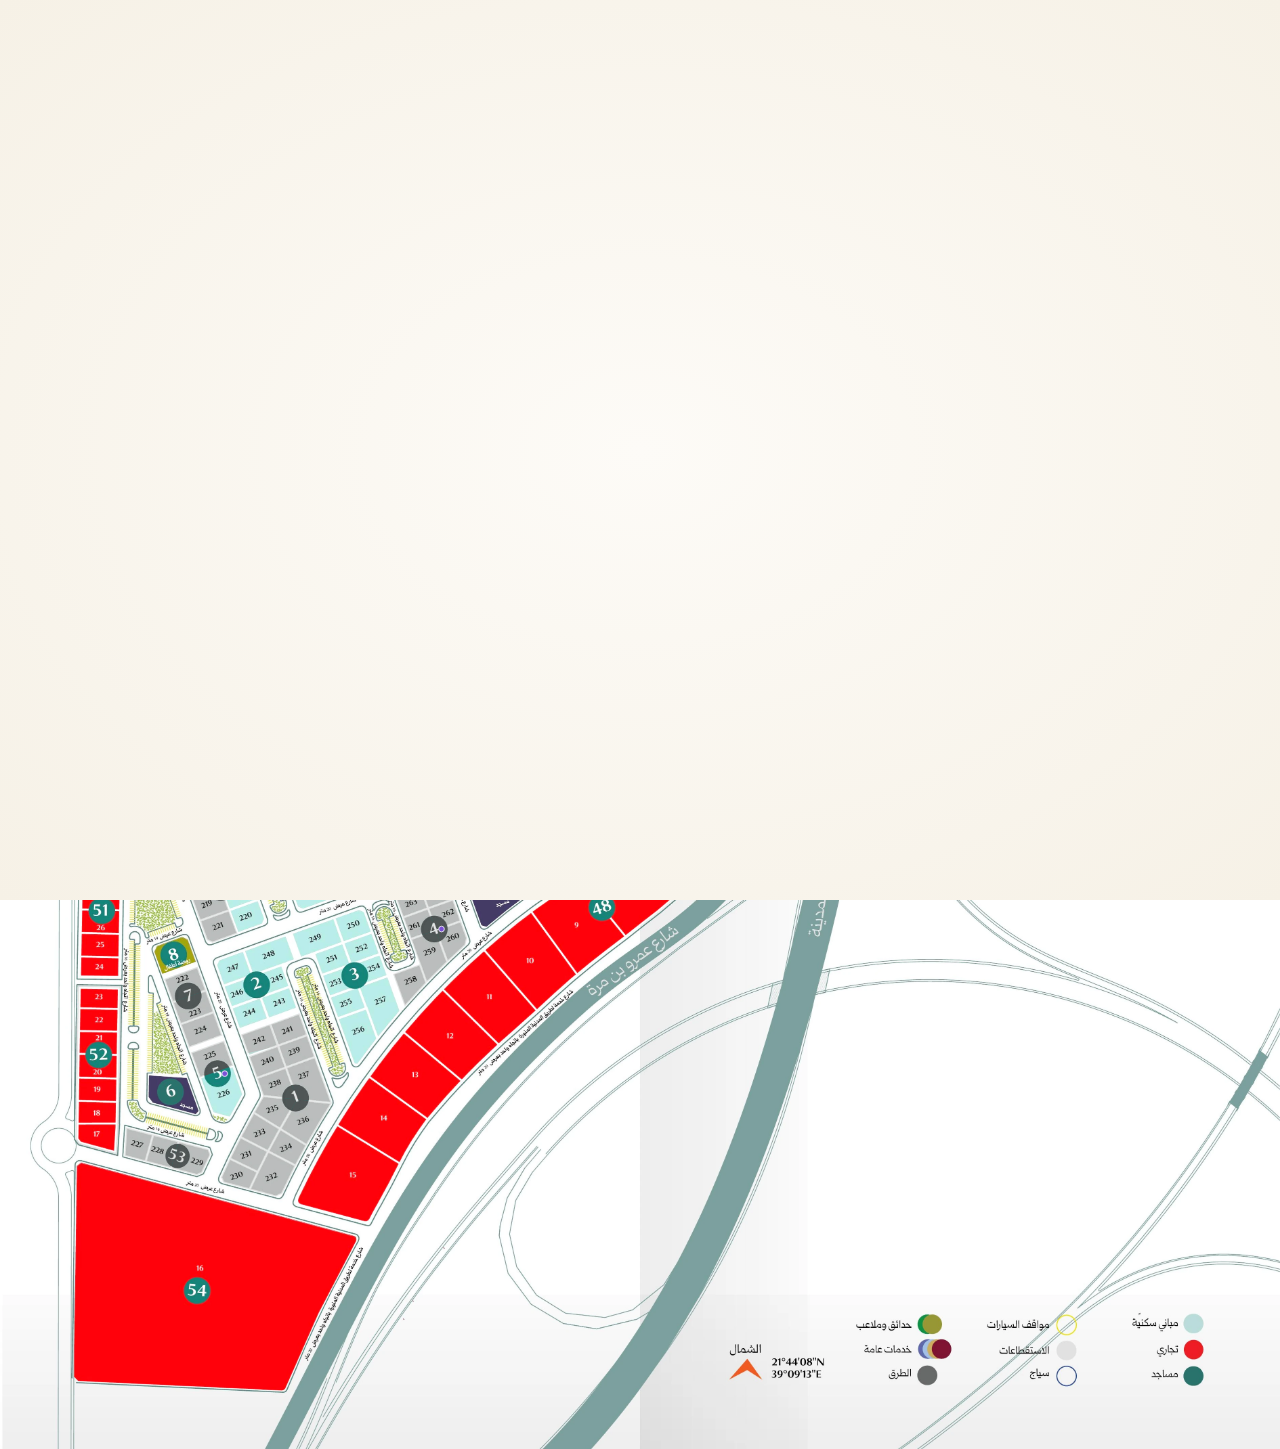
==== index.html @ 826bc33e "Add files via upload" ====
<!DOCTYPE html>
<html lang="ar" dir="rtl">
<head>
<!-- Google tag (gtag.js) -->
<script async src="https://www.googletagmanager.com/gtag/js?id=G-V1VCQV15WV"></script>
<script>
  window.dataLayer = window.dataLayer || [];
  function gtag(){dataLayer.push(arguments);}
  gtag('js', new Date());

  // Resolve which sales rep's link this visit came from (?m=...), so
  // every single visit — not just "أنا مهتم" clicks — can be broken down
  // by rep in Analytics reports. Mirrors the same mapping app.js uses for
  // WhatsApp routing, kept in sync manually since this runs before app.js.
  var REP_NAMES = { abdulrahman: "عبدالرحمن", ali: "علي", hassan: "حسن" };
  var repKey = new URLSearchParams(window.location.search).get("m");
  var repName = REP_NAMES[repKey] || REP_NAMES["hassan"];

  gtag('set', 'user_properties', { rep: repName });
  gtag('config', 'G-V1VCQV15WV', { rep: repName });
</script>
<meta charset="UTF-8" />
<meta name="viewport" content="width=device-width, initial-scale=1.0, viewport-fit=cover" />
<title>مخطط العليا هيلز التفاعلي</title>

<!-- Favicon -->
<link rel="icon" type="image/png" sizes="16x16" href="favicon-16.png" />
<link rel="icon" type="image/png" sizes="32x32" href="favicon-32.png" />
<link rel="icon" type="image/png" sizes="48x48" href="favicon-48.png" />
<link rel="apple-touch-icon" href="favicon-180.png" />

<!-- Open Graph / WhatsApp link preview -->
<meta property="og:type" content="website" />
<meta property="og:title" content="مخطط العليا هيلز - الخريطة التفاعلية" />
<meta property="og:description" content="استعرض كل قطعة وبلوك بمخطط العليا هيلز بالتفصيل، وتواصل معنا مباشرة عبر واتساب." />
<meta property="og:image" content="https://olaya-hills-map.pages.dev/og-image.png" />
<meta property="og:image:width" content="1200" />
<meta property="og:image:height" content="630" />
<meta property="og:url" content="https://olaya-hills-map.pages.dev/" />
<meta property="og:locale" content="ar_SA" />

<link rel="preload" as="image" href="map-background-optimized.webp" type="image/webp" />
<link rel="preload" as="image" href="logo-official.png" />
<link rel="stylesheet" href="styles.css" />
</head>
<body>

  <div class="intro-screen" id="intro-screen">
    <div class="intro-camera">
      <svg class="intro-schematic" viewBox="0 0 1360.63 1345" preserveAspectRatio="xMidYMid meet">
        <path class="intro-boundary" style="stroke-dasharray:3451;stroke-dashoffset:3451;" d="M 77.5,1272.3 L 91.0,375.0 L 942.0,54.5 L 909.1,273.5 L 763.0,713.0 L 304.0,1284.5 Z" />
          <path class="intro-block-line" style="stroke-dasharray:332;stroke-dashoffset:332;animation-delay:2.100s" d="M 454.6,635.8 L 483.1,624.8 L 512.0,615.0 L 531.8,664.3 L 547.5,714.1 L 519.2,724.9 L 490.5,734.6 L 462.3,660.1 Z" />
          <path class="intro-block-line" style="stroke-dasharray:214;stroke-dashoffset:214;animation-delay:2.114s" d="M 560.4,755.5 L 517.1,789.7 L 511.8,788.0 L 493.1,736.0 L 546.5,716.8 Z" />
          <path class="intro-block-line" style="stroke-dasharray:430;stroke-dashoffset:430;animation-delay:2.128s" d="M 548.9,717.7 L 542.6,603.5 L 570.6,593.2 L 598.6,583.6 L 618.6,634.0 L 638.7,690.9 L 636.6,699.1 L 615.8,718.0 L 590.5,737.5 L 564.0,755.9 Z" />
          <path class="intro-block-line" style="stroke-dasharray:300;stroke-dashoffset:300;animation-delay:2.142s" d="M 386.9,720.9 L 387.3,661.4 L 411.7,652.0 L 436.4,643.6 L 451.5,666.4 L 469.0,716.7 L 465.8,723.2 L 441.8,732.7 L 397.4,747.2 Z" />
          <path class="intro-block-line" style="stroke-dasharray:274;stroke-dashoffset:274;animation-delay:2.156s" d="M 444.3,611.0 L 426.7,561.2 L 429.9,554.7 L 478.3,536.5 L 485.1,539.5 L 494.5,561.4 L 504.0,590.2 L 512.0,616.5 L 483.3,627.1 Z" />
          <path class="intro-block-line" style="stroke-dasharray:362;stroke-dashoffset:362;animation-delay:2.169s" d="M 429.1,878.1 L 415.4,842.8 L 418.3,758.5 L 421.5,752.1 L 469.9,734.9 L 476.4,737.9 L 484.5,757.4 L 500.4,802.8 L 498.1,811.2 Z" />
          <path class="intro-block-line" style="stroke-dasharray:331;stroke-dashoffset:331;animation-delay:2.183s" d="M 610.4,520.2 L 599.5,584.8 L 570.8,595.8 L 542.0,605.2 L 531.4,579.4 L 514.0,529.6 L 517.2,523.0 L 541.0,513.4 L 600.3,494.0 Z" />
          <path class="intro-block-line" style="stroke-dasharray:290;stroke-dashoffset:290;animation-delay:2.197s" d="M 441.1,642.0 L 384.1,662.5 L 373.7,637.1 L 355.5,586.9 L 358.7,580.3 L 383.0,570.4 L 408.1,562.4 L 414.7,565.6 L 423.8,588.0 Z" />
          <path class="intro-block-line" style="stroke-dasharray:910;stroke-dashoffset:910;animation-delay:2.211s" d="M 697.1,654.1 L 764.7,711.9 L 762.4,715.0 L 752.4,726.3 L 736.6,742.6 L 489.1,956.7 L 425.8,903.7 L 428.2,900.7 L 443.5,882.9 L 459.4,865.4 L 466.9,857.6 L 475.8,848.3 L 492.5,831.5 L 509.9,814.8 Z" />
          <path class="intro-block-line" style="stroke-dasharray:329;stroke-dashoffset:329;animation-delay:2.225s" d="M 287.3,696.2 L 353.7,672.2 L 388.8,719.7 L 397.9,746.6 L 349.9,765.9 L 320.3,775.3 L 313.6,772.2 L 295.6,722.5 Z" />
          <path class="intro-block-line" style="stroke-dasharray:306;stroke-dashoffset:306;animation-delay:2.239s" d="M 666.9,665.9 L 661.9,664.9 L 636.6,597.3 L 629.0,572.8 L 660.1,561.0 L 691.8,550.3 L 701.3,573.9 L 713.0,604.1 L 711.9,613.3 L 701.3,628.3 L 689.4,642.3 L 678.0,654.4 Z" />
          <path class="intro-block-line" style="stroke-dasharray:251;stroke-dashoffset:251;animation-delay:2.253s" d="M 416.0,473.3 L 474.6,452.2 L 496.2,511.8 L 437.5,532.9 Z" />
          <path class="intro-block-line" style="stroke-dasharray:306;stroke-dashoffset:306;animation-delay:2.267s" d="M 692.4,550.8 L 628.8,573.8 L 618.0,547.4 L 600.0,492.9 L 663.0,470.3 L 684.0,523.6 Z" />
          <path class="intro-block-line" style="stroke-dasharray:312;stroke-dashoffset:312;animation-delay:2.281s" d="M 243.6,622.6 L 320.7,593.8 L 327.2,596.9 L 336.2,618.6 L 354.2,673.0 L 320.9,685.8 L 303.0,677.8 L 252.4,649.2 Z" />
          <path class="intro-block-line" style="stroke-dasharray:450;stroke-dashoffset:450;animation-delay:2.294s" d="M 429.2,881.5 L 380.8,940.3 L 376.3,939.6 L 315.5,821.8 L 306.3,793.9 L 353.9,775.9 L 382.3,766.3 L 388.7,769.1 L 416.5,842.0 Z" />
          <path class="intro-block-line" style="stroke-dasharray:421;stroke-dashoffset:421;animation-delay:2.308s" d="M 414.2,476.9 L 433.8,531.3 L 291.9,582.5 L 285.8,579.6 L 269.4,534.2 L 272.3,528.3 Z" />
          <path class="intro-block-line" style="stroke-dasharray:421;stroke-dashoffset:421;animation-delay:2.322s" d="M 497.9,508.1 L 478.3,453.9 L 620.5,402.7 L 626.4,405.5 L 642.8,450.8 L 640.0,456.9 Z" />
          <path class="intro-block-line" style="stroke-dasharray:132;stroke-dashoffset:132;animation-delay:2.336s" d="M 713.0,561.9 L 733.9,575.0 L 744.9,556.8 L 755.1,538.2 L 733.5,526.8 Z" />
          <path class="intro-block-line" style="stroke-dasharray:286;stroke-dashoffset:286;animation-delay:2.350s" d="M 393.2,457.1 L 368.5,386.7 L 398.6,374.8 L 429.8,364.2 L 449.5,414.1 L 455.8,434.9 L 452.7,441.6 L 399.9,460.1 Z" />
          <path class="intro-block-line" style="stroke-dasharray:309;stroke-dashoffset:309;animation-delay:2.364s" d="M 191.1,731.1 L 224.2,718.2 L 258.0,706.8 L 278.7,760.3 L 285.7,782.6 L 282.7,789.3 L 224.7,810.2 L 218.0,807.0 L 199.5,757.6 Z" />
          <path class="intro-block-line" style="stroke-dasharray:286;stroke-dashoffset:286;animation-delay:2.378s" d="M 443.6,359.1 L 504.9,337.4 L 530.9,407.3 L 527.8,413.9 L 475.1,433.4 L 468.3,430.2 L 451.1,383.7 Z" />
          <path class="intro-block-line" style="stroke-dasharray:327;stroke-dashoffset:327;animation-delay:2.392s" d="M 265.8,479.7 L 278.1,418.8 L 339.4,397.1 L 358.8,446.2 L 365.4,466.8 L 362.3,473.6 L 275.0,504.0 Z" />
          <path class="intro-block-line" style="stroke-dasharray:325;stroke-dashoffset:325;animation-delay:2.406s" d="M 225.7,828.8 L 228.7,822.2 L 257.5,810.7 L 306.6,794.9 L 317.6,823.1 L 319.7,878.4 L 286.7,891.2 L 253.0,902.4 L 233.5,853.2 Z" />
          <path class="intro-block-line" style="stroke-dasharray:252;stroke-dashoffset:252;animation-delay:2.419s" d="M 241.1,539.4 L 178.9,561.8 L 198.4,616.2 L 260.7,593.6 L 263.6,587.7 L 247.2,542.3 Z" />
          <path class="intro-block-line" style="stroke-dasharray:133;stroke-dashoffset:133;animation-delay:2.433s" d="M 757.8,534.4 L 735.9,523.0 L 753.5,486.1 L 776.0,496.0 L 767.2,515.3 Z" />
          <path class="intro-block-line" style="stroke-dasharray:329;stroke-dashoffset:329;animation-delay:2.447s" d="M 257.9,707.9 L 191.6,731.8 L 170.8,679.3 L 163.4,656.6 L 166.3,650.0 L 195.3,638.1 L 244.7,622.5 L 254.9,649.1 Z" />
          <path class="intro-block-line" style="stroke-dasharray:243;stroke-dashoffset:243;animation-delay:2.461s" d="M 709.5,370.4 L 729.1,424.8 L 671.1,445.6 L 665.1,442.9 L 648.8,397.5 L 651.5,391.4 Z" />
          <path class="intro-block-line" style="stroke-dasharray:327;stroke-dashoffset:327;animation-delay:2.475s" d="M 534.2,326.7 L 595.2,304.6 L 643.3,343.3 L 651.7,367.9 L 592.2,391.9 L 565.2,400.5 L 558.7,397.3 L 550.4,376.9 L 541.8,351.1 Z" />
          <path class="intro-block-line" style="stroke-dasharray:343;stroke-dashoffset:343;animation-delay:2.489s" d="M 673.4,500.8 L 663.4,472.9 L 720.3,451.0 L 801.0,423.0 L 804.1,426.0 L 799.9,441.8 L 794.9,457.9 L 764.9,471.2 Z" />
          <path class="intro-block-line" style="stroke-dasharray:274;stroke-dashoffset:274;animation-delay:2.503s" d="M 275.8,505.1 L 218.9,525.8 L 212.3,522.9 L 204.1,503.1 L 194.8,477.0 L 207.6,450.4 L 217.6,440.1 L 248.7,429.8 L 258.7,454.2 L 268.0,480.0 Z" />
          <path class="intro-block-line" style="stroke-dasharray:129;stroke-dashoffset:129;animation-delay:2.517s" d="M 172.5,839.6 L 164.1,816.1 L 166.9,810.1 L 193.6,800.5 L 199.6,803.3 L 208.2,826.7 Z" />
          <path class="intro-block-line" style="stroke-dasharray:252;stroke-dashoffset:252;animation-delay:2.531s" d="M 171.3,842.6 L 209.9,828.1 L 220.8,853.5 L 231.0,881.8 L 238.7,908.2 L 199.8,921.9 Z" />
          <path class="intro-block-line" style="stroke-dasharray:167;stroke-dashoffset:167;animation-delay:2.544s" d="M 148.4,510.9 L 185.0,497.8 L 191.1,500.5 L 199.7,524.2 L 196.8,530.4 L 149.6,547.3 L 145.2,544.2 L 145.6,514.7 Z" />
          <path class="intro-block-line" style="stroke-dasharray:341;stroke-dashoffset:341;animation-delay:2.558s" d="M 409.3,263.9 L 412.4,257.6 L 468.5,237.7 L 488.7,287.9 L 504.9,338.1 L 474.8,349.8 L 444.0,360.4 L 434.2,336.6 Z" />
          <path class="intro-block-line" style="stroke-dasharray:224;stroke-dashoffset:224;animation-delay:2.572s" d="M 732.8,426.4 L 711.3,366.9 L 753.6,350.7 L 760.5,353.7 L 779.1,405.1 L 775.7,411.9 Z" />
          <path class="intro-block-line" style="stroke-dasharray:341;stroke-dashoffset:341;animation-delay:2.586s" d="M 429.9,365.5 L 369.6,387.3 L 360.2,364.0 L 332.6,286.8 L 363.1,275.0 L 389.4,266.2 L 396.0,269.3 Z" />
          <path class="intro-block-line" style="stroke-dasharray:514;stroke-dashoffset:514;animation-delay:2.600s" d="M 356.5,975.7 L 300.4,1077.2 L 293.3,1080.2 L 235.0,1064.4 L 232.2,1058.6 L 259.2,900.0 L 314.1,880.8 L 337.1,924.5 Z" />
          <path class="intro-block-line" style="stroke-dasharray:289;stroke-dashoffset:289;animation-delay:2.614s" d="M 651.1,369.2 L 624.6,294.3 L 685.8,271.8 L 712.1,342.5 L 708.9,349.1 Z" />
          <path class="intro-block-line" style="stroke-dasharray:237;stroke-dashoffset:237;animation-delay:2.628s" d="M 199.9,920.4 L 238.8,906.5 L 250.7,934.3 L 262.3,969.4 L 246.0,996.6 L 225.1,991.6 L 208.3,949.3 Z" />
          <path class="intro-block-line" style="stroke-dasharray:378;stroke-dashoffset:378;animation-delay:2.642s" d="M 342.8,313.4 L 339.1,398.1 L 309.0,409.6 L 278.6,420.0 L 259.0,371.8 L 250.3,345.9 L 243.5,324.1 L 246.6,317.6 L 332.8,287.5 Z" />
          <path class="intro-block-line" style="stroke-dasharray:280;stroke-dashoffset:280;animation-delay:2.656s" d="M 176.4,561.1 L 197.1,618.3 L 144.0,639.7 L 140.8,640.7 L 137.3,641.6 L 133.8,642.1 L 130.1,642.0 L 126.6,641.6 L 122.9,640.8 L 119.3,639.6 L 116.0,638.1 L 112.8,636.2 L 109.6,633.8 L 107.0,631.0 L 104.4,628.0 L 102.5,624.5 L 100.8,620.8 L 99.7,616.9 L 99.0,612.9 L 98.9,609.0 L 99.3,605.0 L 100.2,601.4 L 101.5,597.7 L 103.1,594.3 L 105.0,591.2 L 107.2,588.3 L 109.8,585.6 L 112.6,583.5 L 115.6,581.4 L 118.8,579.9 L 122.1,578.4 Z" />
          <path class="intro-block-line" style="stroke-dasharray:463;stroke-dashoffset:463;animation-delay:2.669s" d="M 127.1,846.7 L 84.2,846.0 L 84.2,774.5 L 83.9,762.3 L 83.4,749.0 L 84.1,720.2 L 86.1,693.0 L 103.7,673.8 L 145.3,659.9 L 149.5,662.1 L 164.7,701.7 Z" />
          <path class="intro-block-line" style="stroke-dasharray:378;stroke-dashoffset:378;animation-delay:2.683s" d="M 469.2,238.6 L 555.3,206.7 L 561.8,209.8 L 570.6,231.4 L 595.4,305.8 L 535.3,327.7 L 478.0,265.2 Z" />
          <path class="intro-block-line" style="stroke-dasharray:375;stroke-dashoffset:375;animation-delay:2.697s" d="M 182.1,340.3 L 208.2,331.8 L 214.8,334.8 L 240.8,406.8 L 248.6,430.7 L 218.8,442.1 L 188.3,452.8 L 132.9,389.3 L 124.0,363.0 L 151.4,352.0 Z" />
          <path class="intro-block-line" style="stroke-dasharray:159;stroke-dashoffset:159;animation-delay:2.711s" d="M 158.1,970.6 L 158.3,947.8 L 198.5,950.5 L 211.1,985.5 L 208.1,988.8 L 162.5,976.6 Z" />
          <path class="intro-block-line" style="stroke-dasharray:286;stroke-dashoffset:286;animation-delay:2.725s" d="M 715.7,261.3 L 746.2,249.5 L 777.0,239.2 L 786.9,263.2 L 802.9,309.4 L 799.9,315.9 L 774.0,326.3 L 747.2,335.2 L 740.6,332.1 L 732.2,312.0 L 723.3,285.9 Z" />
          <path class="intro-block-line" style="stroke-dasharray:378;stroke-dashoffset:378;animation-delay:2.739s" d="M 689.9,188.6 L 685.8,273.3 L 625.5,294.9 L 606.3,247.1 L 590.1,199.3 L 593.2,192.9 L 679.8,162.5 Z" />
          <path class="intro-block-line" style="stroke-dasharray:252;stroke-dashoffset:252;animation-delay:2.753s" d="M 803.2,393.0 L 786.9,347.6 L 789.8,341.5 L 838.5,323.9 L 841.9,323.3 L 845.1,323.0 L 848.4,322.9 L 851.8,323.4 L 855.0,324.2 L 858.0,325.3 L 861.2,326.8 L 863.9,328.8 L 866.5,330.9 L 868.7,333.4 L 870.7,335.9 L 872.3,338.9 L 873.6,341.9 L 874.5,345.2 L 875.1,348.4 L 875.4,351.8 L 875.1,355.0 L 874.6,358.4 L 873.5,361.6 L 872.3,364.6 L 870.6,367.6 L 868.7,370.2 L 866.4,372.7 L 863.8,374.7 L 861.1,376.7 L 858.1,378.3 L 809.2,395.8 Z" />
          <path class="intro-block-line" style="stroke-dasharray:382;stroke-dashoffset:382;animation-delay:2.767s" d="M 130.7,523.0 L 89.4,522.0 L 89.5,466.7 L 90.9,375.5 L 91.0,374.9 L 91.2,374.6 L 91.3,374.4 L 91.8,373.9 L 92.0,373.8 L 120.0,364.2 L 134.5,396.4 L 132.6,467.5 L 131.5,495.5 Z" />
          <path class="intro-block-line" style="stroke-dasharray:234;stroke-dashoffset:234;animation-delay:2.781s" d="M 132.3,1033.0 L 134.2,1002.9 L 189.9,1017.5 L 221.7,1025.9 L 223.8,1031.9 L 214.9,1051.1 L 209.2,1053.5 L 154.8,1039.0 Z" />
          <path class="intro-block-line" style="stroke-dasharray:438;stroke-dashoffset:438;animation-delay:2.794s" d="M 84.3,850.5 L 127.5,851.4 L 128.0,959.3 L 125.3,1005.3 L 123.2,1032.6 L 84.7,1022.7 L 81.5,1018.6 L 81.1,978.1 L 82.8,896.5 L 82.9,893.3 L 83.7,872.1 Z" />
          <path class="intro-block-line" style="stroke-dasharray:341;stroke-dashoffset:341;animation-delay:2.808s" d="M 715.8,262.1 L 679.4,162.1 L 709.2,150.3 L 735.4,141.0 L 741.9,143.9 L 750.7,164.8 L 768.8,217.0 L 776.5,240.7 L 746.2,251.9 Z" />
          <path class="intro-block-line" style="stroke-dasharray:959;stroke-dashoffset:959;animation-delay:2.822s" d="M 75.1,1269.8 L 79.0,1041.0 L 83.6,1037.5 L 379.8,1116.9 L 382.3,1122.5 L 305.9,1283.2 L 302.2,1285.5 L 79.9,1274.8 Z" />
          <path class="intro-block-line" style="stroke-dasharray:688;stroke-dashoffset:688;animation-delay:2.836s" d="M 939.0,68.9 L 945.1,73.4 L 943.9,115.1 L 935.4,165.6 L 909.1,273.5 L 903.2,279.7 L 821.6,308.2 L 815.3,305.2 L 755.5,140.0 L 758.5,133.6 Z" />
      </svg>
      <div class="intro-logo-card">
        <img class="intro-logo" src="logo-official.png" alt="شركة العليا" />
      </div>
      <div class="intro-title-wrap">
        <span class="intro-tag">خريطة تفاعلية</span>
        <p class="intro-title-ar">مخطط العليا هيلز</p>
        <p class="intro-title-en">O L A Y A &nbsp; H I L L S</p>
      </div>
    </div>
  </div>
  <script>
    // The intro's exit is tied to the map's ACTUAL readiness (the
    // "olaya-map-ready" event dispatched at the end of app.js's init()),
    // not a blind timer — on a slow connection the intro simply stays a
    // little longer instead of fading out to reveal an unfinished map.
    // A minimum display time keeps the animation feeling intentional even
    // when data loads instantly, and a generous safety timeout guarantees
    // the intro can never get stuck forever if something goes wrong.
    (function () {
      var MIN_DISPLAY_MS = 4200;
      var SAFETY_MAX_MS = 6500;
      var start = Date.now();
      var hidden = false;

      function hideIntro() {
        if (hidden) return;
        hidden = true;
        var el = document.getElementById("intro-screen");
        if (!el) return;
        el.classList.add("intro-hide");
        window.setTimeout(function () {
          el.remove();
        }, 500);
      }

      function onReady() {
        var elapsed = Date.now() - start;
        var remaining = MIN_DISPLAY_MS - elapsed;
        if (remaining > 0) window.setTimeout(hideIntro, remaining);
        else hideIntro();
      }

      window.addEventListener("olaya-map-ready", onReady, { once: true });
      window.setTimeout(hideIntro, SAFETY_MAX_MS);
    })();
  </script>

  <div class="info-bar" id="info-bar">
    <span class="info-title">حالة المخطط</span>
    <div class="info-row">
      <span class="info-item"><span class="info-dot dot-sold"></span><b id="count-blocks-sold">0</b> بلوك مباع</span>
      <span class="info-sep"></span>
      <span class="info-item"><span class="info-dot dot-available"></span><b id="count-residential-available">0</b> بلوك سكني متاح</span>
      <span class="info-sep"></span>
      <span class="info-item"><span class="info-dot dot-available"></span><b id="count-commercial-available">0</b> بلوكات تجارية متاحة</span>
      <span class="info-sep"></span>
      <span class="info-item info-item-minor"><span class="info-dot dot-available"></span><b id="count-edu-available">0</b> وحدة تعليمية/خدمية متاحة</span>
      <span class="info-sep"></span>
      <span class="info-item info-progress-inline">
        نسبة المباع <b id="stats-progress-pct">0%</b>
        <span class="info-progress-track"><span class="info-progress-fill" id="stats-progress-fill"></span></span>
      </span>
      <span class="info-sep"></span>
      <span class="info-item"><span class="info-dot dot-by-plot"></span><b id="count-plots-available">0</b> قطعة متاحة للبيع بالقطعة</span>
    </div>
    <div class="info-row info-row-secondary">
      <span class="by-plot-highlight">
        <span class="info-dot dot-by-plot"></span>
        بلوكات البيع بالقطعة: بلوك <b>4</b>، بلوك <b>5</b>، بلوك <b>9</b>، بلوك <b>16</b>
      </span>
    </div>
  </div>

  <div class="map-legend-bar" id="map-legend-bar">
    <span class="legend-item"><span class="legend-swatch legend-swatch-dim"></span>رمادي = مباع</span>
    <span class="legend-item"><span class="legend-swatch legend-swatch-vivid"></span>اللون الطبيعي = متاح</span>
  </div>

  <div class="search-bar" id="search-bar">
    <div class="search-input-wrap">
      <svg class="search-icon" viewBox="0 0 24 24" width="20" height="20" fill="none" stroke="currentColor" stroke-width="2">
        <circle cx="11" cy="11" r="7"></circle>
        <line x1="21" y1="21" x2="16.65" y2="16.65"></line>
      </svg>
      <input
        type="text"
        id="search-input"
        class="search-input"
        placeholder="ابحث برقم القطعة، أو رقم البلوك، أو اسم المرفق..."
        autocomplete="off"
        inputmode="search"
      />
      <button id="search-clear" class="search-clear" aria-label="مسح" hidden>✕</button>
    </div>
    <ul id="search-results" class="search-results" hidden></ul>
  </div>

  <div class="map-container" id="map-container">
    <div class="map-hint" id="map-hint">اضغط على أي بلوك لعرض تفاصيله، أو أي قطعة داخل بلوكات البيع بالقطعة</div>
    <picture>
      <source srcset="map-background-optimized.webp" type="image/webp" />
      <img class="bg-image" src="map-background-optimized.jpg" alt="مخطط العليا هيلز" draggable="false" fetchpriority="high" />
    </picture>
    <svg class="overlay" id="overlay" viewBox="0 0 1360.63 1345" preserveAspectRatio="xMidYMid meet">
      <defs>
        <!-- Cinematic "out of focus" look, built from two PRE-RENDERED
             full-resolution copies of the background (not a live SVG
             filter) — a live feColorMatrix/feComponentTransfer filter on a
             full map image is expensive to rasterize and mobile browsers
             visibly downgrade its quality, especially while zoomed. A
             pre-computed image is pixel-identical in sharpness to the
             normal map at all times, at zero runtime cost. -->
        <clipPath id="focus-dim-clip" clipPathUnits="userSpaceOnUse"></clipPath>
        <clipPath id="focus-boost-clip" clipPathUnits="userSpaceOnUse"></clipPath>
      </defs>
      <!-- Loaded lazily (href set in JS) only the first time a filter is
           actually used, so visitors who never touch a filter never pay
           for this extra download. -->
      <image
        id="focus-dim-image"
        x="0" y="0" width="1360.63" height="1345"
        preserveAspectRatio="none"
        clip-path="url(#focus-dim-clip)"
      ></image>
      <image
        id="focus-boost-image"
        x="0" y="0" width="1360.63" height="1345"
        preserveAspectRatio="none"
        clip-path="url(#focus-boost-clip)"
      ></image>
      <!-- Layers are intentionally separate and independent, so future
           features (status colors, filters, search highlight...) can target
           one layer without touching the others. Order = stacking order. -->
      <g id="block-outlines-layer"></g>
      <g id="facilities-layer"></g>
      <g id="plots-layer"></g>
      <g id="status-overlay-layer"></g>
      <g id="filter-overlay-layer"></g>
      <!-- A small circular patch of the PURE, untouched base image at each
           by-plot block's badge position — sits above the dim/boost
           layers, so a nearby sold/available plot's shading can never
           bleed onto the block number itself. -->
      <!-- Purple "by-plot block" rings — deliberately the LAST thing drawn
           before the (invisible) click-target badges layer, so they always
           render above every dim/boost status layer, regardless of a
           plot's sold/available state — no protective patch needed, pure
           draw order handles it. -->
      <g id="badge-ring-layer"></g>
      <g id="badges-layer"></g>
    </svg>
  </div>

  <div class="version-label">v1.0</div>

  <div class="modal-backdrop" id="modal-backdrop">
    <div class="modal" id="modal" role="dialog" aria-modal="true">
      <button class="modal-close" id="modal-close" aria-label="إغلاق">✕</button>
      <div id="modal-body"></div>
    </div>
  </div>

  <script src="app.js"></script>
</body>
</html>
---- styles.css ----
:root {
  --hover-fill: rgba(255, 255, 255, 0.28);
  --hover-stroke: #ffffff;
  --modal-bg: #ffffff;
  --modal-radius: 14px;
  --text-dark: #1c1c1c;
  --text-muted: #6b6b6b;
  --border-light: #e5e5e5;
  --accent-green: #2f7d5f;
}

* {
  box-sizing: border-box;
}

body {
  margin: 0;
  background: #f4f4f4;
  font-family: "Tahoma", "Segoe UI", Arial, sans-serif;
  color: var(--text-dark);
}

/* ===== Map container ===== */
.map-container {
  position: relative;
  width: 100%;
  max-width: 1400px;
  margin: 0 auto;
  line-height: 0; /* removes inline-image gap */
}

.bg-image {
  width: 100%;
  height: auto;
  display: block;
  user-select: none;
  pointer-events: none; /* all interaction happens on the SVG overlay */
}

.overlay {
  position: absolute;
  top: 0;
  left: 0;
  width: 100%;
  height: 100%;
  touch-action: manipulation; /* removes the ~300ms tap delay and prevents
    double-tap-to-zoom from swallowing a real tap on some mobile browsers */
}

.version-label {
  position: fixed;
  bottom: 6px;
  left: 8px;
  font-size: 11px;
  color: #b0b0b0;
  opacity: 0.6;
  pointer-events: none;
  user-select: none;
  z-index: 5;
  font-family: inherit;
}

/* ===== Plot layer (one polygon per plot — independent objects) ===== */
.plot-polygon {
  fill: transparent;
  stroke: transparent;
  stroke-width: 2;
  cursor: pointer;
  pointer-events: all; /* guarantees hit-testing regardless of paint/alpha edge cases */
  transition: fill 0.15s ease, stroke 0.15s ease;
  vector-effect: non-scaling-stroke;
}

.plot-polygon:hover,
.plot-polygon.is-hovered {
  fill: var(--hover-fill);
  stroke: var(--hover-stroke);
}

/* Selected-plot highlight: clearly visible on the map so the user can see
   the shape, its street frontage, and its neighbors while reading its
   details — independent of hover, and stays until another plot is picked. */
.plot-polygon.is-selected {
  fill: rgba(255, 176, 32, 0.38);
  stroke: #ff9800;
  stroke-width: 3;
  animation: plot-selected-pulse 1.1s ease-out 1;
}

/* Sold variant: same mechanism, red instead of orange, so the selection
   frame itself reinforces "sold" even before the modal is read. */
.plot-polygon.is-selected.is-sold-selected {
  fill: rgba(235, 64, 52, 0.32);
  stroke: #d32f2f;
  animation: plot-selected-pulse-sold 1.1s ease-out 1;
}

@keyframes plot-selected-pulse {
  0% {
    fill: rgba(255, 152, 0, 0.65);
  }
  100% {
    fill: rgba(255, 176, 32, 0.38);
  }
}

@keyframes plot-selected-pulse-sold {
  0% {
    fill: rgba(211, 47, 47, 0.6);
  }
  100% {
    fill: rgba(235, 64, 52, 0.32);
  }
}

/* Block-level selection highlight (outline only — blocks are large, a fill
   would hide everything inside). Reuses the same orange/red language. */
.block-select-outline {
  fill: none;
  stroke: #ff9800;
  stroke-width: 3.5;
  pointer-events: none;
  animation: plot-selected-pulse 1.1s ease-out 1;
}

.block-select-outline.is-sold-selected {
  stroke: #d32f2f;
}

/* ===== Sold banner inside the modal ===== */
.sold-banner {
  display: flex;
  align-items: center;
  gap: 8px;
  background: #e53935;
  color: #fff;
  font-weight: 700;
  font-size: 15px;
  padding: 10px 14px;
  border-radius: 8px;
  margin-bottom: 14px;
}

.info-note {
  background: #f0f1f3;
  color: #4a4f57;
  font-size: 13px;
  font-weight: 500;
  padding: 10px 14px;
  border-radius: 8px;
  margin-top: 12px;
  line-height: 1.5;
}

.sold-banner .dot {
  width: 9px;
  height: 9px;
  border-radius: 50%;
  background: #fff;
  flex-shrink: 0;
}

/* ===== Facility layer (single clickable shape, no plot breakdown) ===== */
.facility-polygon {
  fill: transparent;
  stroke: transparent;
  stroke-width: 2;
  cursor: pointer;
  pointer-events: all;
  transition: fill 0.15s ease, stroke 0.15s ease;
  vector-effect: non-scaling-stroke;
}

.facility-polygon:hover,
.facility-polygon.is-hovered {
  fill: rgba(255, 255, 255, 0.22);
  stroke: var(--hover-stroke);
}

/* Civil Defense (block 26) uses a distinct purple/indigo icon in the map
   artwork itself (unlike the teal circles used for every other facility).
   A plain white hover stroke reads as mismatched against it, so this one
   facility gets a hover tone drawn from its own color instead. */
.facility-polygon[data-facility-id="26"]:hover,
.facility-polygon[data-facility-id="26"].is-hovered {
  fill: rgba(91, 79, 158, 0.22);
  stroke: #5b4f9e;
}

/* ===== Badge layer (the block-number circle — opens the full block modal) ===== */
.block-badge {
  fill: rgba(255, 255, 255, 0.01); /* effectively invisible but always painted, so hit-testing is reliable across browsers */
  stroke: transparent;
  stroke-width: 2;
  cursor: pointer;
  pointer-events: all;
  transition: fill 0.15s ease, stroke 0.15s ease;
}

/* Touch devices get a larger tap AREA — set directly on the SVG "r"
   attribute in app.js (not via CSS transform), because transform-box:
   fill-box has inconsistent support on some mobile browsers (notably
   older Samsung Internet), which was silently shifting the tap target
   off the real circle instead of just enlarging it. */

.block-badge:hover,
.block-badge.is-hovered {
  fill: rgba(255, 255, 255, 0.35);
  stroke: var(--hover-stroke);
}

/* ===== Modal ===== */
.modal-backdrop {
  display: none;
  position: fixed;
  inset: 0;
  background: rgba(0, 0, 0, 0);
  align-items: center;
  justify-content: center;
  z-index: 1000;
  padding: 16px;
  transition: background 0.18s ease;
}

.modal-backdrop.is-open {
  display: flex;
}

.modal-backdrop.is-open.is-visible {
  background: rgba(0, 0, 0, 0.5);
}

.modal {
  position: relative;
  background: var(--modal-bg);
  border-radius: var(--modal-radius);
  padding: 24px;
  max-width: 480px;
  width: 100%;
  max-height: 82vh;
  overflow-y: auto;
  box-shadow: 0 12px 40px rgba(0, 0, 0, 0.25);
  direction: rtl;
  text-align: right;
  opacity: 0;
  transform: scale(0.96) translateY(6px);
  transition: opacity 0.18s ease, transform 0.22s cubic-bezier(0.2, 0.8, 0.2, 1);
}

.modal-backdrop.is-visible .modal {
  opacity: 1;
  transform: scale(1) translateY(0);
}

.modal-close {
  position: absolute;
  top: 8px;
  left: 8px;
  background: none;
  border: none;
  font-size: 18px;
  color: var(--text-muted);
  cursor: pointer;
  line-height: 1;
  padding: 4px;
  width: 44px;
  height: 44px;
  display: flex;
  align-items: center;
  justify-content: center;
}

.modal-close:hover {
  color: var(--text-dark);
}

.modal-title {
  font-size: 20px;
  font-weight: 700;
  margin: 0 0 4px;
}

.modal-subtitle {
  font-size: 13px;
  color: var(--text-muted);
  margin: 0 0 18px;
}

.modal-stats {
  display: flex;
  gap: 20px;
  flex-wrap: wrap;
  margin-bottom: 18px;
  padding-bottom: 16px;
  border-bottom: 1px solid var(--border-light);
}

.modal-stat-label {
  font-size: 12px;
  color: var(--text-muted);
  margin: 0 0 2px;
}

.modal-stat-value {
  font-size: 16px;
  font-weight: 700;
  margin: 0;
}

.modal-table-wrap {
  max-height: 300px;
  overflow-y: auto;
}

.modal-table {
  width: 100%;
  border-collapse: collapse;
  font-size: 13px;
}

.modal-table th {
  text-align: right;
  color: var(--text-muted);
  font-weight: 600;
  padding: 6px 8px;
  border-bottom: 2px solid var(--border-light);
  position: sticky;
  top: 0;
  background: var(--modal-bg);
}

.modal-table td {
  padding: 6px 8px;
  border-bottom: 1px solid var(--border-light);
}

.modal-table-row {
  cursor: pointer;
}

.modal-table-row:hover,
.modal-table-row:active {
  background: #f2f7f5;
}

.modal-facility-note {
  font-size: 13px;
  color: var(--text-muted);
  margin: 0;
}

.badge {
  display: inline-block;
  font-size: 12px;
  padding: 3px 10px;
  border-radius: 999px;
  font-weight: 600;
  color: #fff;
}

.badge.usage-سكني {
  background: #6aa9c9;
}

.badge.usage-تجاري {
  background: #d9534f;
}

.badge.usage-facility {
  background: #4a4368;
}

.modal-action {
  display: inline-block;
  margin-top: 18px;
  padding: 10px 18px;
  border: none;
  border-radius: 8px;
  background: var(--accent-green);
  color: #fff;
  font-size: 14px;
  font-weight: 600;
  cursor: pointer;
  width: 100%;
}

.modal-action:hover {
  opacity: 0.9;
}

.modal-action-maps {
  display: flex;
  align-items: center;
  justify-content: center;
  gap: 7px;
  margin-top: 8px;
  padding: 8px 16px;
  border: 1px solid var(--border-light, #e2e2e2);
  border-radius: 8px;
  background: #fff;
  color: #5f6b7a;
  font-size: 13px;
  font-weight: 500;
  text-decoration: none;
  width: 100%;
  box-sizing: border-box;
  transition: background 0.15s ease, border-color 0.15s ease;
}

.modal-action-maps:hover {
  background: #f7f8fa;
  border-color: #c8ccd2;
}

.modal-action-interest {
  display: flex;
  align-items: center;
  justify-content: center;
  gap: 8px;
  margin-top: 10px;
  padding: 11px 18px;
  border: none;
  border-radius: 8px;
  background: #25d366;
  color: #fff;
  font-size: 14px;
  font-weight: 700;
  text-decoration: none;
  width: 100%;
  box-sizing: border-box;
  transition: background 0.15s ease, transform 0.1s ease;
}

.modal-action-interest:hover {
  background: #1fbd5a;
}

.modal-action-interest:active {
  transform: scale(0.98);
}

.precision-note {
  font-size: 11px;
  color: var(--text-muted);
  margin-top: 10px;
}

/* ===== Debug toggle button ===== */
.debug-toggle-btn {
  position: fixed;
  top: 12px;
  left: 12px;
  z-index: 1100;
  background: #1c1c1c;
  color: #fff;
  border: none;
  border-radius: 8px;
  padding: 8px 14px;
  font-size: 13px;
  cursor: pointer;
  opacity: 0.85;
}

.debug-toggle-btn:hover {
  opacity: 1;
}

.debug-toggle-btn.is-active {
  background: #c0392b;
}

/* ===== Debug mode: show every polygon's real boundary permanently ===== */
body.debug-mode .plot-polygon {
  fill: rgba(46, 204, 113, 0.18);
  stroke: #2ecc71;
  stroke-width: 1.5;
}

body.debug-mode .facility-polygon {
  fill: rgba(155, 89, 182, 0.18);
  stroke: #9b59b6;
  stroke-width: 1.5;
}

body.debug-mode .block-badge {
  fill: rgba(255, 200, 0, 0.5);
  stroke: #ffb300;
}

/* Block outline layer: hidden outside debug mode, shows the block-level
   polygon (used for the badge) so plot-tiling can be checked against it. */
.block-outline {
  fill: none;
  stroke: #39ff14;
  stroke-width: 3;
  stroke-dasharray: 6 4;
  paint-order: stroke;
  pointer-events: none;
  display: none;
  vector-effect: non-scaling-stroke;
}

.block-outline-halo {
  fill: none;
  stroke: #000000;
  stroke-width: 5.5;
  stroke-dasharray: 6 4;
  pointer-events: none;
  display: none;
  vector-effect: non-scaling-stroke;
}

body.debug-mode .block-outline,
body.debug-mode .block-outline-halo {
  display: block;
}

/* ===== Safe area (notch / home-indicator on modern phones) ===== */
.version-label {
  bottom: calc(6px + env(safe-area-inset-bottom, 0px));
  left: calc(8px + env(safe-area-inset-left, 0px));
}

.debug-toggle-btn {
  top: calc(12px + env(safe-area-inset-top, 0px));
  left: calc(12px + env(safe-area-inset-left, 0px));
}

/* ===== Mobile & small-tablet adjustments ===== */
@media (max-width: 600px) {
  .modal-backdrop {
    padding: 0;
    align-items: flex-end; /* sheet-style modal is easier to reach one-handed */
  }

  .modal {
    max-width: 100%;
    width: 100%;
    max-height: 75vh;
    border-radius: 20px 20px 0 0;
    padding: 20px 18px calc(18px + env(safe-area-inset-bottom, 0px));
    transform: translateY(100%);
  }

  .modal-backdrop.is-visible .modal {
    transform: translateY(0);
  }

  .modal-title {
    font-size: 19px;
  }

  .modal-subtitle {
    font-size: 13px;
    margin-bottom: 16px;
  }

  .modal-stats {
    gap: 16px;
    margin-bottom: 16px;
    padding-bottom: 14px;
  }

  .modal-stat-value {
    font-size: 17px; /* slightly larger — easier to read at arm's length */
  }

  .modal-table {
    font-size: 14px;
  }

  .modal-table th,
  .modal-table td {
    padding: 8px 6px; /* taller rows, easier to read/tap in a scrolling table */
  }
}

/* Short landscape phones: cap modal height so it never gets clipped by the
   keyboard-less viewport, and shrink the top padding a bit. */
@media (max-height: 420px) and (orientation: landscape) {
  .modal {
    max-height: 94vh;
  }
  .modal-stats {
    margin-bottom: 10px;
    padding-bottom: 10px;
  }
}

/* ===== Search bar (direct lookup by plot/block/facility) =====
   Fully isolated from the map/SVG layers — pure add-on UI. */
.search-bar {
  position: relative;
  max-width: 1400px;
  margin: 0 auto 10px;
  padding: 10px 12px 0;
  font-family: inherit;
  direction: rtl;
  z-index: 50;
}

.search-input-wrap {
  position: relative;
  display: flex;
  align-items: center;
  background: #fff;
  border: 1px solid var(--border-light, #e2e2e2);
  border-radius: 12px;
  box-shadow: 0 2px 8px rgba(0, 0, 0, 0.06);
  padding: 0 12px;
  height: 52px; /* comfortably tappable */
}

.search-icon {
  flex-shrink: 0;
  color: #9a9a9a;
}

.search-input {
  flex: 1;
  border: none;
  outline: none;
  background: transparent;
  font-size: 16px; /* >=16px prevents iOS auto-zoom on focus */
  padding: 0 10px;
  color: var(--text-dark, #1c1c1c);
  min-width: 0;
}

.search-input::placeholder {
  color: #a8a8a8;
  font-size: 14px;
}

.search-clear {
  flex-shrink: 0;
  width: 32px;
  height: 32px;
  border: none;
  background: #f0f0f0;
  border-radius: 50%;
  color: #666;
  font-size: 14px;
  cursor: pointer;
  display: flex;
  align-items: center;
  justify-content: center;
}

.search-results {
  position: absolute;
  top: calc(100% + 6px);
  right: 12px;
  left: 12px;
  background: #fff;
  border-radius: 12px;
  box-shadow: 0 8px 28px rgba(0, 0, 0, 0.16);
  list-style: none;
  margin: 0;
  padding: 6px;
  max-height: 340px;
  overflow-y: auto;
  z-index: 60;
}

.search-result-item {
  display: flex;
  align-items: center;
  justify-content: space-between;
  gap: 10px;
  padding: 12px 12px; /* tall rows, easy to tap */
  border-radius: 8px;
  cursor: pointer;
  min-height: 44px;
}

.search-result-item:hover,
.search-result-item.is-active {
  background: #f2f7f5;
}

.search-result-main {
  font-size: 15px;
  font-weight: 600;
  color: var(--text-dark, #1c1c1c);
}

.search-result-sub {
  font-size: 12px;
  color: var(--text-muted, #8a8a8a);
  white-space: nowrap;
}

.search-result-empty {
  padding: 16px 12px;
  text-align: center;
  color: var(--text-muted, #8a8a8a);
  font-size: 14px;
}

@media (max-width: 600px) {
  .search-bar {
    padding: 8px 10px 0;
  }
  .search-input-wrap {
    height: 48px;
  }
}

/* ===== Sale status overlay ===== */

.sold-overlay {
  fill: rgba(120, 120, 120, 0.48);
  stroke: rgba(90, 90, 90, 0.55);
  stroke-width: 0.8;
  pointer-events: none;
}

/* Whole-sold-block overlay: fill comes from each real plot polygon (no
   stroke per-plot, so adjacent plots don't show a visible internal seam),
   and a single darker stroke traces the true outer silhouette only. */
.sold-overlay-fill {
  fill: rgba(140, 140, 140, 0.4);
  stroke: none;
  pointer-events: none;
}

.sold-overlay-stroke {
  fill: none;
  stroke: rgba(90, 90, 90, 0.65);
  stroke-width: 1;
  pointer-events: none;
}

.sale-by-plot-ring {
  fill: none;
  stroke: #c9a24b;
  stroke-width: 1.6;
  stroke-dasharray: 3 2;
  opacity: 0.85;
  pointer-events: none;
}

/* ===== Map hint (quiet call-to-action, first-time orientation) ===== */
.map-hint {
  position: absolute;
  top: 10px;
  left: 50%;
  transform: translateX(-50%);
  background: rgba(255, 255, 255, 0.92);
  color: var(--text-muted, #6b6b6b);
  font-size: 12.5px;
  padding: 6px 14px;
  border-radius: 999px;
  box-shadow: 0 2px 8px rgba(0, 0, 0, 0.08);
  z-index: 10;
  pointer-events: none;
  white-space: nowrap;
}

@media (max-width: 600px) {
  .map-hint {
    font-size: 11.5px;
    padding: 5px 10px;
    top: 8px;
  }
}

/* ===== Status badges inside modals ===== */

.status-pill {
  display: inline-block;
  padding: 3px 10px;
  border-radius: 999px;
  font-size: 12px;
  font-weight: 600;
  margin-inline-start: 8px;
}

.status-pill.status-available {
  background: rgba(60, 160, 100, 0.13);
  color: #2f8f5b;
}

.status-pill.status-sold {
  background: rgba(150, 150, 150, 0.18);
  color: #6b6b6b;
}

.sale-type-line {
  font-size: 13px;
  color: var(--text-muted, #8a8a8a);
  margin-top: 2px;
  margin-bottom: 10px;
}

/* ===== Info bar (plain status text, NOT clickable, NOT a card/button) ===== */

.info-bar {
  max-width: 1400px;
  margin: 0 auto 6px;
  padding: 8px 14px;
  font-size: 13px;
  color: var(--text-dark, #333);
  box-shadow: 0 1px 6px rgba(0, 0, 0, 0.05);
  border-radius: 8px;
}

.info-title {
  display: block;
  font-size: 11px;
  font-weight: 700;
  color: var(--text-muted, #7a7a7a);
  margin-bottom: 4px;
}

.info-row {
  display: flex;
  flex-wrap: wrap;
  align-items: center;
  gap: 6px 10px;
}

.info-item {
  display: flex;
  align-items: center;
  gap: 5px;
  white-space: nowrap;
  font-weight: 600;
}

.info-item-minor {
  font-size: 0.88em;
  font-weight: 500;
  color: var(--text-muted, #6b6b6b);
}

.info-item-minor b {
  font-size: 0.9em !important;
}

.info-item b {
  font-weight: 800;
  font-size: 13.5px;
}

.info-sep {
  width: 1px;
  height: 12px;
  background: var(--border-light, #ddd);
}

.info-dot {
  width: 7px;
  height: 7px;
  border-radius: 50%;
  flex-shrink: 0;
}

.info-dot.dot-available {
  background: #2f8f5b;
}

.info-dot.dot-sold {
  background: #9a9a9a;
}

.info-dot.dot-by-plot {
  background: #7a4fd6;
}

.info-progress-inline {
  gap: 6px;
}

.info-progress-track {
  display: inline-block;
  width: 60px;
  height: 4px;
  background: #eee;
  border-radius: 999px;
  overflow: hidden;
  vertical-align: middle;
}

.info-progress-fill {
  display: block;
  height: 100%;
  width: 0%;
  background: #9a9a9a;
  border-radius: 999px;
  transition: width 0.6s cubic-bezier(0.2, 0.8, 0.2, 1);
}

.info-row-secondary {
  margin-top: 6px;
}

.by-plot-highlight {
  display: inline-flex;
  align-items: center;
  gap: 6px;
  background: #f2eefb;
  border: 1px solid #c9b8f0;
  color: #4a3480;
  font-size: 13.5px;
  font-weight: 700;
  padding: 6px 14px;
  border-radius: 999px;
}

.by-plot-highlight b {
  font-weight: 800;
  font-size: 14.5px;
}

.by-plot-highlight .info-dot {
  width: 8px;
  height: 8px;
}

@media (max-width: 600px) {
  .info-bar {
    font-size: 11.5px;
    padding: 7px 10px;
  }
  .info-row {
    gap: 5px 8px;
  }
  .info-item b {
    font-size: 12px;
  }
  .by-plot-highlight {
    font-size: 11.5px;
    padding: 5px 12px;
  }
  .by-plot-highlight b {
    font-size: 12.5px;
  }
  .info-progress-track {
    width: 40px;
  }
}

/* dim non-matching elements while a stats filter is focused (applied via a
   dedicated overlay layer in JS, since plot/badge shapes have no fill of
   their own to dim directly — the color comes from the background image) */
.dim-overlay {
  fill: rgba(20, 20, 15, 0.22);
  stroke: rgba(20, 20, 15, 0.22);
  stroke-width: 1.2;
  stroke-linejoin: round;
  pointer-events: none;
}

#focus-dim-image,
#focus-boost-image {
  pointer-events: none;
  opacity: 0;
  transition: opacity 0.3s ease;
}

body.filters-active #focus-dim-image,
body.filters-active #focus-boost-image {
  opacity: 1;
}

#filter-overlay-layer {
  opacity: 0;
  transition: opacity 0.3s ease;
}

body.filters-active #filter-overlay-layer {
  opacity: 1;
}

.stats-highlight-ring {
  fill: none;
  stroke: #2f8f5b;
  stroke-width: 3;
  filter: drop-shadow(0 0 2px rgba(47, 143, 91, 0.5));
  pointer-events: none;
}

/* ===== "Now showing" filter label ===== */
.filter-label {
  position: absolute;
  top: 10px;
  left: 50%;
  transform: translateX(-50%) translateY(-4px);
  background: #1c1c1c;
  color: #fff;
  font-size: 12.5px;
  font-weight: 600;
  padding: 7px 16px;
  border-radius: 999px;
  box-shadow: 0 3px 12px rgba(0, 0, 0, 0.2);
  z-index: 11;
  pointer-events: none;
  white-space: nowrap;
  opacity: 0;
  transition: opacity 0.25s ease, transform 0.25s ease;
}

.filter-label.is-active {
  opacity: 1;
  transform: translateX(-50%) translateY(0);
}

@media (max-width: 600px) {
  .filter-label {
    font-size: 11px;
    padding: 6px 12px;
  }
}


/* ===== Intro / Splash screen ===== */
.intro-screen {
  position: fixed;
  inset: 0;
  z-index: 3000;
  background: radial-gradient(ellipse at center, #fdfbf7 0%, #f6f1e6 100%);
  display: flex;
  align-items: center;
  justify-content: center;
  opacity: 1;
  transition: opacity 0.45s ease;
}

.intro-screen.intro-hide {
  opacity: 0;
  pointer-events: none;
}

.intro-screen.intro-skip {
  display: none;
}

.intro-camera {
  position: relative;
  width: min(72vh, 88vw);
  height: min(72vh, 88vw);
  max-width: 620px;
  max-height: 620px;
}

/* Stage 1+2 — the simplified outer outline, then the real 54-block
   outlines drawing inside it. Both fade out together once the title has
   held long enough to read. */
.intro-schematic {
  position: absolute;
  inset: 0;
  width: 100%;
  height: 100%;
  opacity: 1;
  animation: intro-schematic-out 0.55s ease-in 3.55s forwards;
}
@keyframes intro-schematic-out {
  to { opacity: 0; }
}

.intro-boundary {
  fill: none;
  stroke: #c9962f;
  stroke-width: 5;
  stroke-linejoin: round;
  stroke-linecap: round;
  animation: intro-draw 0.8s cubic-bezier(0.3, 0.1, 0.15, 1) 1.3s forwards;
  opacity: 0.95;
  filter: drop-shadow(0 0 2px rgba(201, 150, 47, 0.35));
}

.intro-block-line {
  fill: none;
  stroke: #4a9b8e;
  stroke-width: 1.8;
  stroke-linejoin: round;
  stroke-linecap: round;
  animation: intro-draw 0.7s cubic-bezier(0.25, 0.1, 0.2, 1) forwards;
  opacity: 0.4;
}

@keyframes intro-draw {
  to { stroke-dashoffset: 0; }
}

/* Logo — appears first, holds clearly, then steps aside for the outline */
.intro-logo-card {
  position: absolute;
  z-index: 5;
  top: 50%;
  left: 50%;
  width: 180px;
  height: 180px;
  margin: -90px 0 0 -90px;
  background: #fff;
  border-radius: 22px;
  display: flex;
  align-items: center;
  justify-content: center;
  box-shadow: 0 10px 40px rgba(180, 140, 50, 0.2), 0 2px 10px rgba(0, 0, 0, 0.08);
  padding: 22px;
  opacity: 0;
  animation:
    intro-logo-in 0.4s cubic-bezier(0.2, 0.8, 0.2, 1) forwards,
    intro-logo-out 0.4s cubic-bezier(0.4, 0, 0.2, 1) 1.2s forwards;
}

.intro-logo {
  width: 100%;
  height: 100%;
  object-fit: contain;
}

@keyframes intro-logo-in {
  from { opacity: 0; transform: scale(0.88); }
  to { opacity: 1; transform: scale(1); }
}
@keyframes intro-logo-out {
  to { opacity: 0; transform: scale(0.9); }
}

/* Project title — appears after the outline+blocks finish drawing */
.intro-title-wrap {
  position: absolute;
  z-index: 6;
  top: 50%;
  left: 50%;
  transform: translate(-50%, -50%);
  text-align: center;
  opacity: 0;
  animation:
    intro-title-in 0.4s cubic-bezier(0.2, 0.8, 0.2, 1) 2.9s forwards,
    intro-title-out 0.45s ease-in 3.5s forwards;
}

.intro-tag {
  display: inline-block;
  font-size: 13px;
  font-weight: 700;
  color: #8a7143;
  background: rgba(230, 184, 74, 0.14);
  padding: 4px 14px;
  border-radius: 20px;
  margin-bottom: 14px;
  letter-spacing: 1px;
}

.intro-title-ar {
  font-size: 34px;
  font-weight: 800;
  color: #1a2b3c;
  margin-bottom: 6px;
}

.intro-title-en {
  font-size: 14px;
  font-weight: 500;
  color: #8a7143;
  letter-spacing: 3px;
}

@keyframes intro-title-in {
  from { opacity: 0; transform: translate(-50%, -40%); }
  to { opacity: 1; transform: translate(-50%, -50%); }
}
@keyframes intro-title-out {
  to { opacity: 0; transform: translate(-50%, -56%); }
}

@media (max-width: 600px) {
  .intro-logo-card {
    width: 128px;
    height: 128px;
    margin: -64px 0 0 -64px;
    padding: 16px;
  }
  .intro-title-ar {
    font-size: 24px;
  }
  .intro-title-en {
    font-size: 11px;
  }
  .intro-tag {
    font-size: 11px;
    padding: 3px 11px;
  }
}

/* ===== Compact permanent legend bar (explains dim/vivid/dashed) ===== */
.map-legend-bar {
  max-width: 1400px;
  margin: 0 auto 8px;
  padding: 0 12px;
  display: flex;
  flex-wrap: wrap;
  gap: 6px 16px;
  align-items: center;
}

.map-legend-bar .legend-item {
  display: flex;
  align-items: center;
  gap: 6px;
  font-size: 11.5px;
  color: var(--text-muted, #6b6b6b);
  white-space: nowrap;
}

.map-legend-bar .legend-swatch {
  width: 12px;
  height: 12px;
  border-radius: 3px;
  flex-shrink: 0;
}

.legend-swatch-dim {
  background: #9a9a9a;
}

.legend-swatch-vivid {
  background: linear-gradient(135deg, #7fb3ab 50%, #e5423a 50%);
}

.legend-swatch-dashed {
  background: transparent;
  border: 1.6px dashed #5b6fa8;
}

@media (max-width: 600px) {
  .map-legend-bar {
    gap: 5px 10px;
    padding: 0 10px;
  }
  .map-legend-bar .legend-item {
    font-size: 10px;
  }
  .map-legend-bar .legend-swatch {
    width: 10px;
    height: 10px;
  }
}


/* Small purple dot inside the original badge circle, next to the block
   number — marks the sale-by-plot blocks without altering the circle or
   number themselves in any way. */
.by-plot-badge-dot {
  fill: #7a4fd6;
  stroke: #fff;
  stroke-width: 0.8;
  pointer-events: none;
}
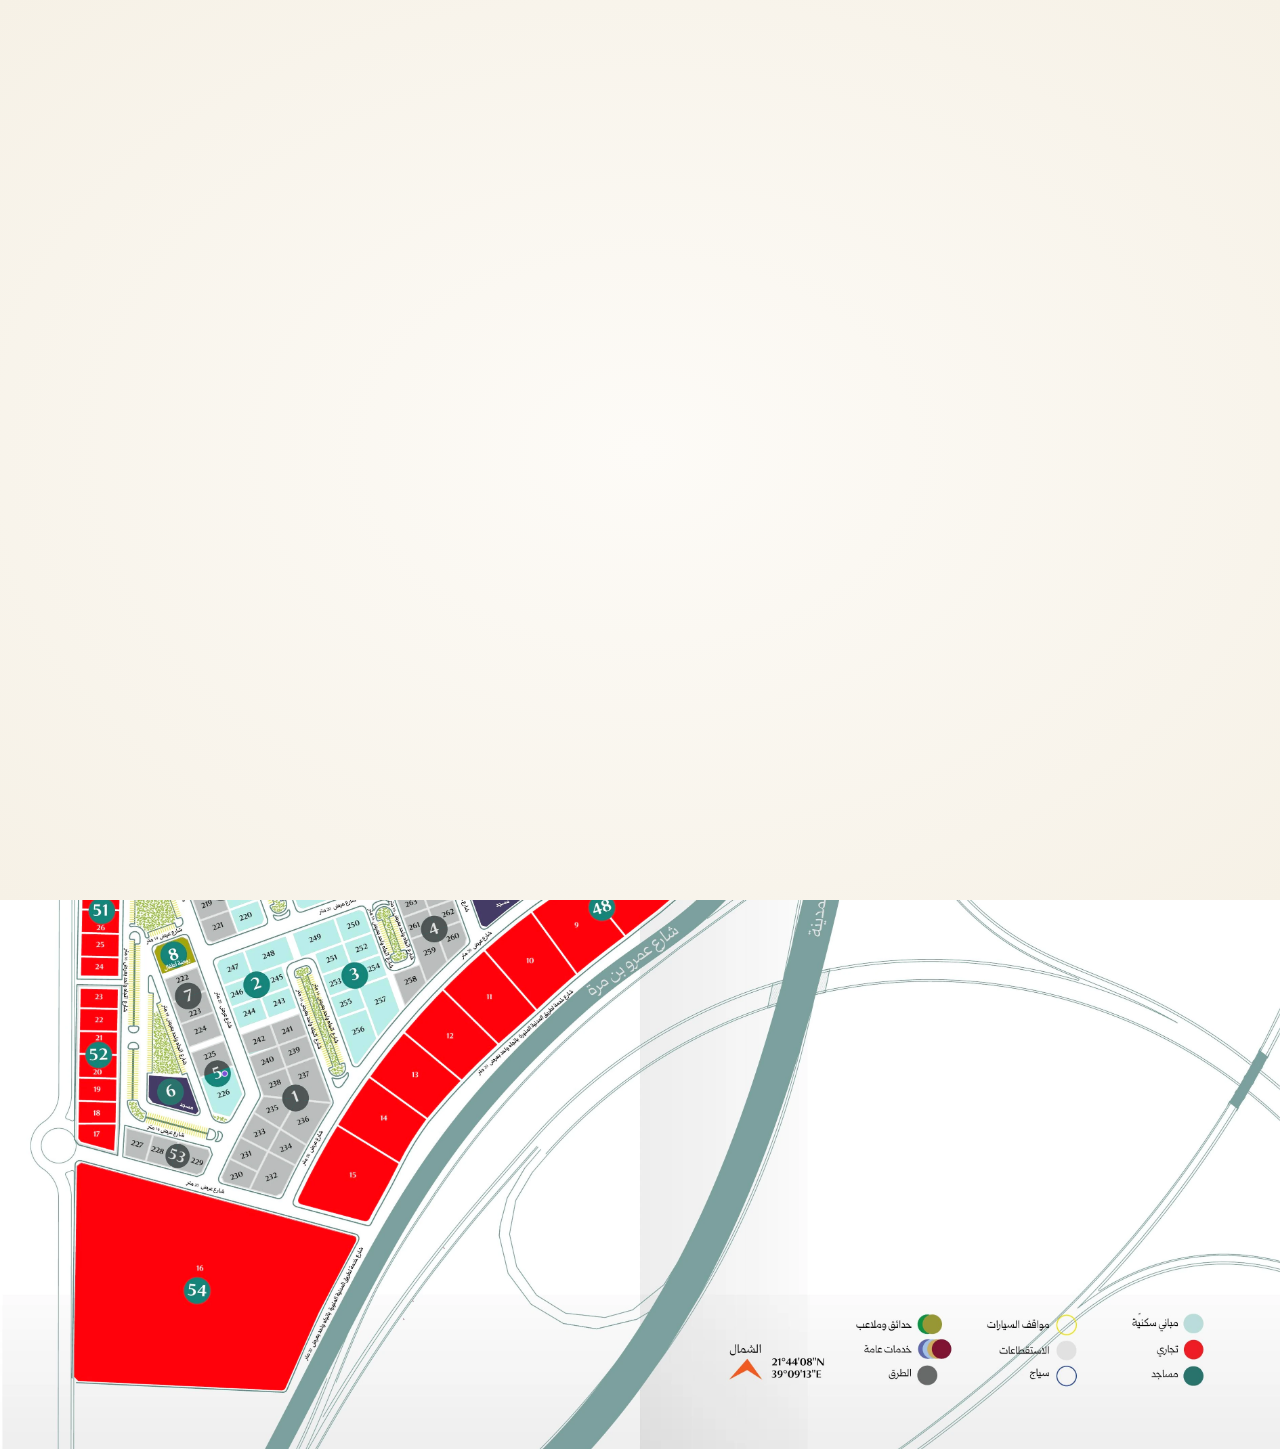
==== commit 3cc7e54c: "Add files via upload" ====
--- a/index.html
+++ b/index.html
@@ -172,7 +172,7 @@
     <div class="info-row info-row-secondary">
       <span class="by-plot-highlight">
         <span class="info-dot dot-by-plot"></span>
-        بلوكات البيع بالقطعة: بلوك <b>4</b>، بلوك <b>5</b>، بلوك <b>9</b>، بلوك <b>16</b>
+        بلوكات البيع بالقطعة: بلوك <b>5</b>، بلوك <b>9</b>، بلوك <b>16</b>
       </span>
     </div>
   </div>
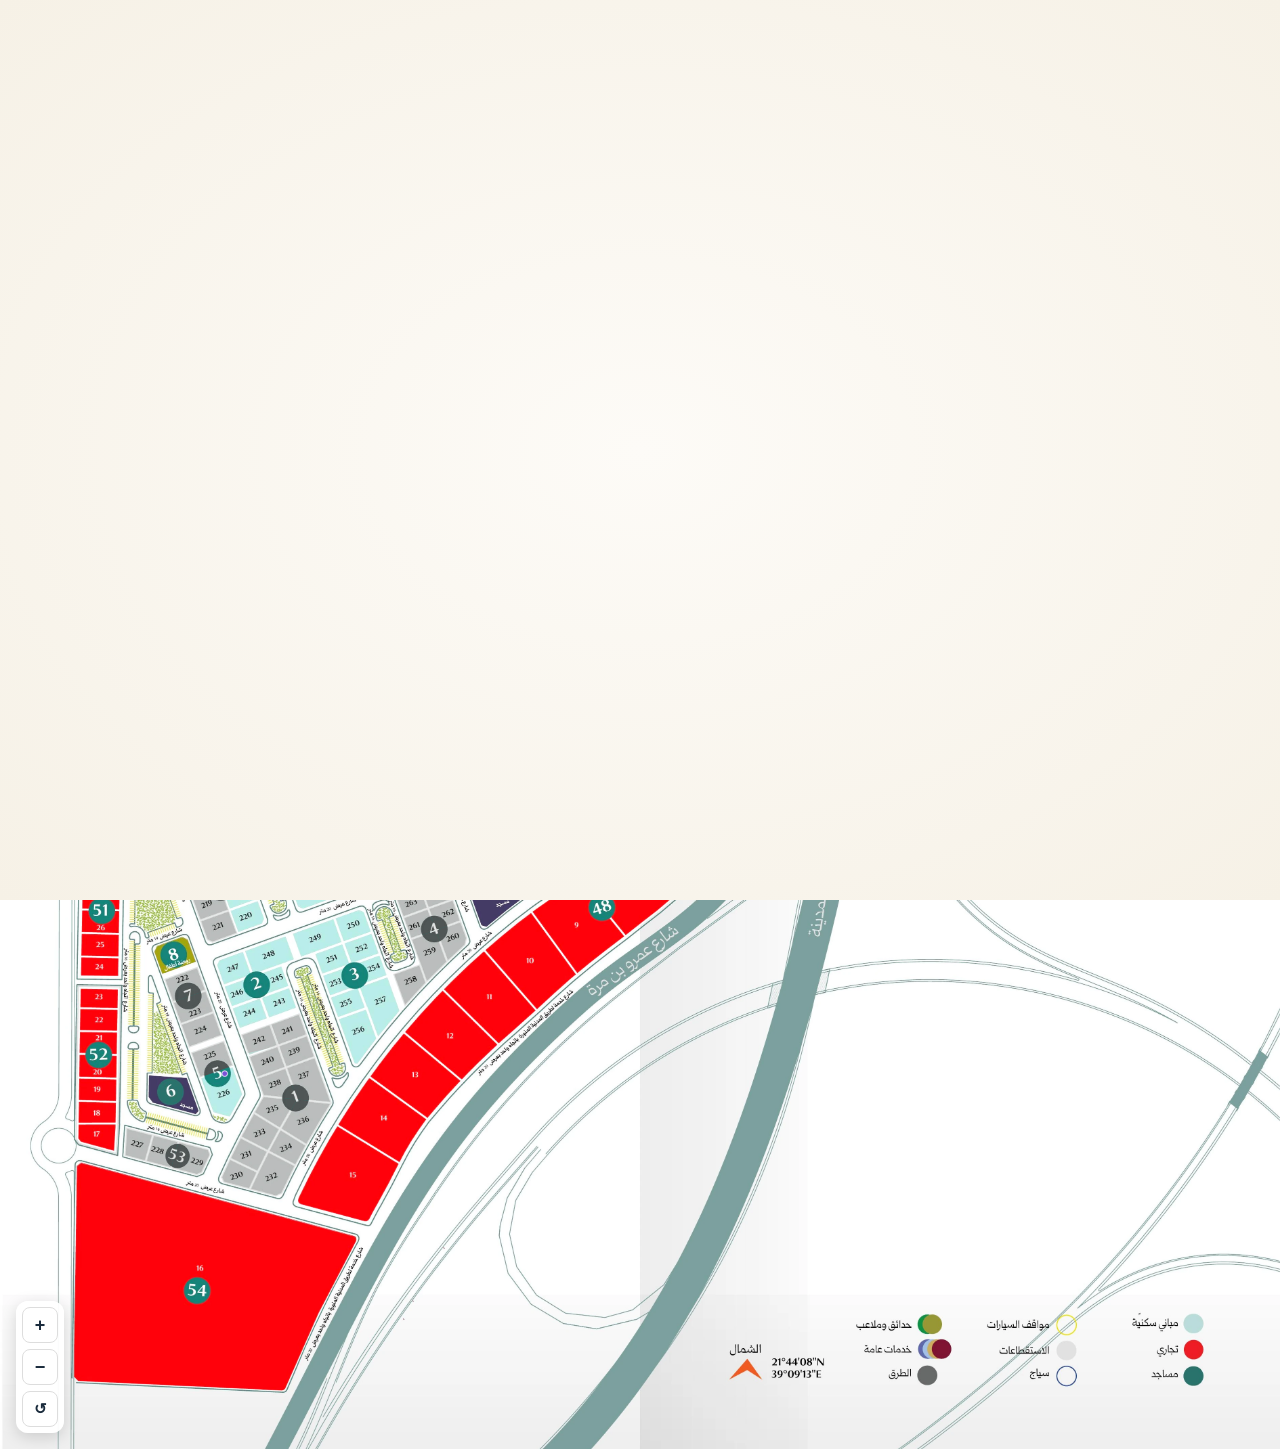
==== commit 4ecff083: "Add files via upload" ====
--- a/index.html
+++ b/index.html
@@ -20,7 +20,7 @@
   gtag('config', 'G-V1VCQV15WV', { rep: repName });
 </script>
 <meta charset="UTF-8" />
-<meta name="viewport" content="width=device-width, initial-scale=1.0, viewport-fit=cover" />
+<meta name="viewport" content="width=device-width, initial-scale=1.0, maximum-scale=1.0, user-scalable=no, viewport-fit=cover" />
 <title>مخطط العليا هيلز التفاعلي</title>
 
 <!-- Favicon -->
@@ -203,11 +203,18 @@
 
   <div class="map-container" id="map-container">
     <div class="map-hint" id="map-hint">اضغط على أي بلوك لعرض تفاصيله، أو أي قطعة داخل بلوكات البيع بالقطعة</div>
-    <picture>
-      <source srcset="map-background-optimized.webp" type="image/webp" />
-      <img class="bg-image" src="map-background-optimized.jpg" alt="مخطط العليا هيلز" draggable="false" fetchpriority="high" />
-    </picture>
-    <svg class="overlay" id="overlay" viewBox="0 0 1360.63 1345" preserveAspectRatio="xMidYMid meet">
+    <div class="map-zoom-controls" id="map-zoom-controls">
+      <button type="button" id="zoom-in-btn" aria-label="تكبير">+</button>
+      <button type="button" id="zoom-out-btn" aria-label="تصغير">−</button>
+      <button type="button" id="zoom-reset-btn" aria-label="إعادة ضبط">↺</button>
+    </div>
+    <div class="map-zoom-viewport" id="map-zoom-viewport">
+      <div class="map-zoom-inner" id="map-zoom-inner">
+        <picture>
+          <source srcset="map-background-optimized.webp" type="image/webp" />
+          <img class="bg-image" src="map-background-optimized.jpg" alt="مخطط العليا هيلز" draggable="false" fetchpriority="high" />
+        </picture>
+        <svg class="overlay" id="overlay" viewBox="0 0 1360.63 1345" preserveAspectRatio="xMidYMid meet">
       <defs>
         <!-- Cinematic "out of focus" look, built from two PRE-RENDERED
              full-resolution copies of the background (not a live SVG
@@ -254,6 +261,8 @@
       <g id="badge-ring-layer"></g>
       <g id="badges-layer"></g>
     </svg>
+      </div>
+    </div>
   </div>
 
   <div class="version-label">v1.0</div>
--- a/styles.css
+++ b/styles.css
@@ -27,6 +27,74 @@
   max-width: 1400px;
   margin: 0 auto;
   line-height: 0; /* removes inline-image gap */
+}
+
+/* Custom zoom system — replaces native browser pinch-zoom entirely (see
+   map-zoom-inner comment in app.js for why). The viewport clips to the
+   normal map area; the inner layer is what actually scales/pans via a
+   CSS transform, driven by our own touch/mouse handlers. */
+.map-zoom-viewport {
+  position: relative;
+  width: 100%;
+  overflow: hidden;
+  touch-action: pan-y; /* normal vertical page scroll stays available;
+                          our JS takes over specifically for pinch (2
+                          fingers) and panning a zoomed-in view */
+}
+
+.map-zoom-inner {
+  position: relative;
+  width: 100%;
+  transform-origin: 0 0;
+  will-change: transform;
+}
+
+.map-zoom-controls {
+  position: absolute;
+  z-index: 40;
+  bottom: 16px;
+  left: 16px;
+  display: flex;
+  flex-direction: column;
+  gap: 6px;
+  background: rgba(255, 255, 255, 0.95);
+  border-radius: 12px;
+  padding: 6px;
+  box-shadow: 0 4px 16px rgba(0, 0, 0, 0.15);
+}
+
+.map-zoom-controls button {
+  width: 36px;
+  height: 36px;
+  border-radius: 8px;
+  border: 1px solid #ddd;
+  background: #fff;
+  font-size: 18px;
+  font-weight: 700;
+  color: #1a2b3c;
+  cursor: pointer;
+  display: flex;
+  align-items: center;
+  justify-content: center;
+}
+
+.map-zoom-controls button:active {
+  background: #f0f0f0;
+}
+
+#zoom-reset-btn {
+  font-size: 15px;
+}
+
+@media (max-width: 600px) {
+  .map-zoom-controls {
+    bottom: calc(12px + env(safe-area-inset-bottom, 0px));
+    left: calc(12px + env(safe-area-inset-left, 0px));
+  }
+  .map-zoom-controls button {
+    width: 40px;
+    height: 40px;
+  }
 }
 
 .bg-image {
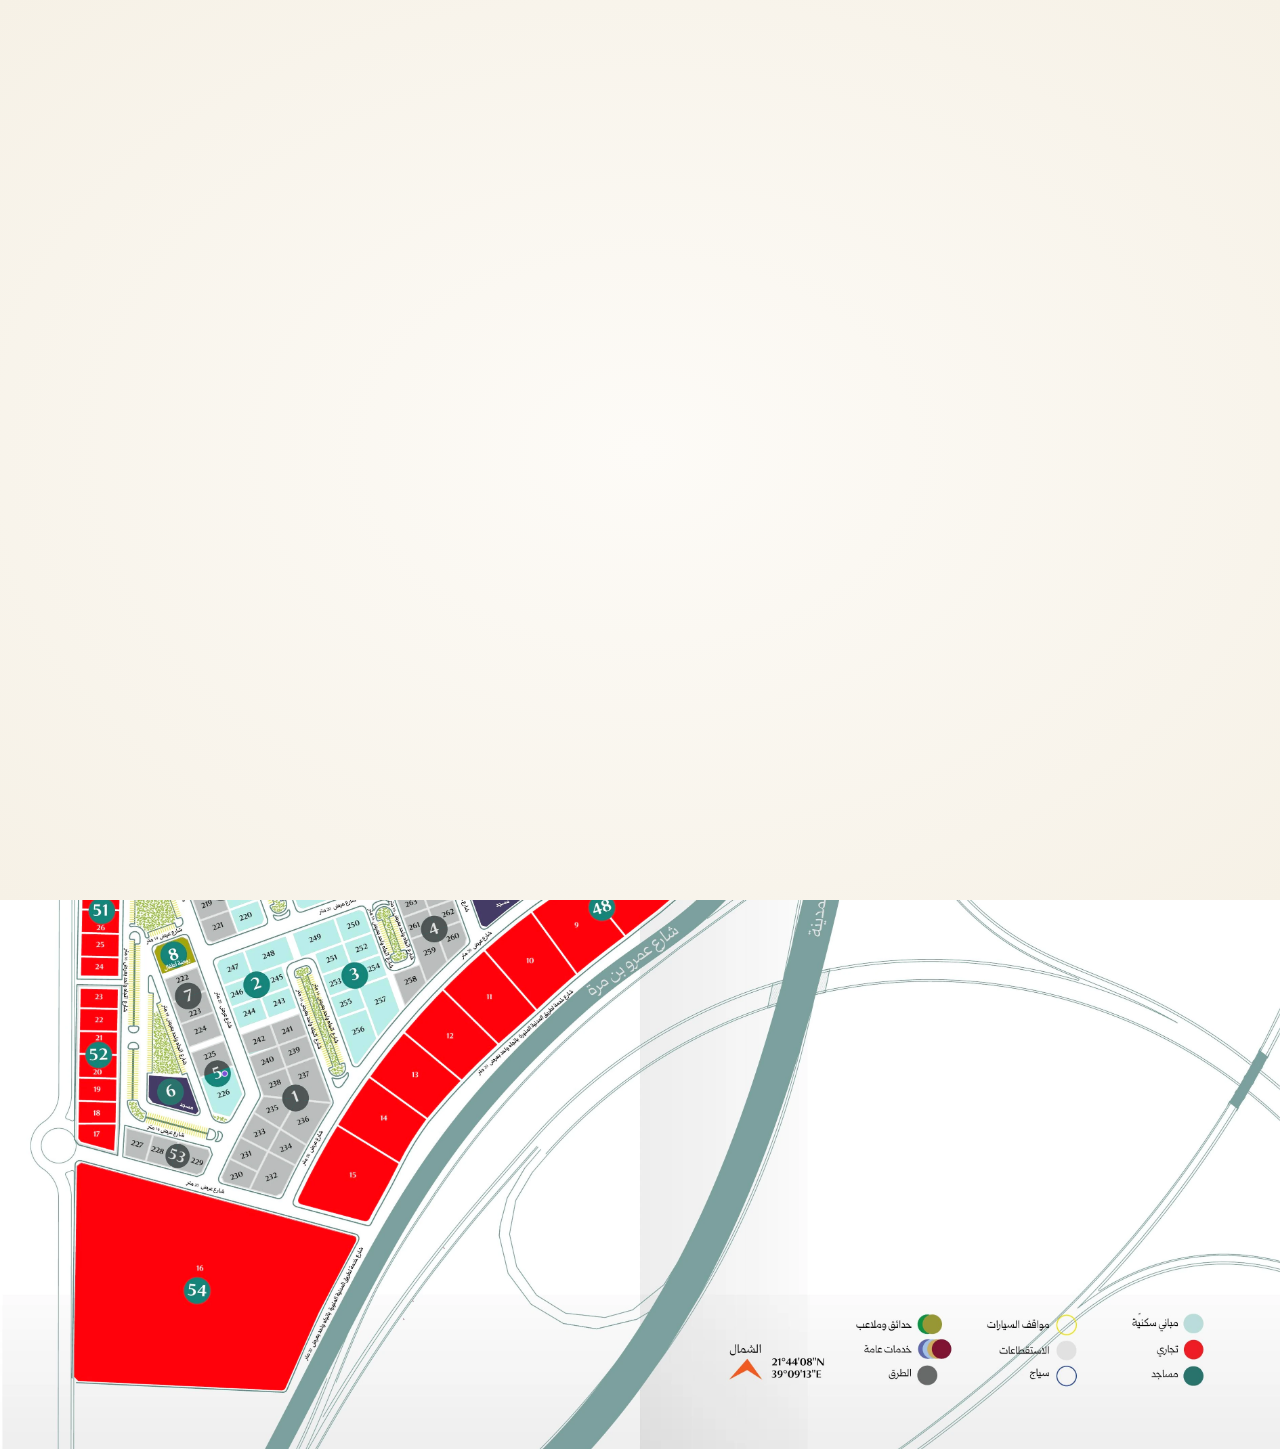
==== commit 27277456: "Add files via upload" ====
--- a/index.html
+++ b/index.html
@@ -20,7 +20,7 @@
   gtag('config', 'G-V1VCQV15WV', { rep: repName });
 </script>
 <meta charset="UTF-8" />
-<meta name="viewport" content="width=device-width, initial-scale=1.0, maximum-scale=1.0, user-scalable=no, viewport-fit=cover" />
+<meta name="viewport" content="width=device-width, initial-scale=1.0, viewport-fit=cover" />
 <title>مخطط العليا هيلز التفاعلي</title>
 
 <!-- Favicon -->
@@ -203,18 +203,11 @@
 
   <div class="map-container" id="map-container">
     <div class="map-hint" id="map-hint">اضغط على أي بلوك لعرض تفاصيله، أو أي قطعة داخل بلوكات البيع بالقطعة</div>
-    <div class="map-zoom-controls" id="map-zoom-controls">
-      <button type="button" id="zoom-in-btn" aria-label="تكبير">+</button>
-      <button type="button" id="zoom-out-btn" aria-label="تصغير">−</button>
-      <button type="button" id="zoom-reset-btn" aria-label="إعادة ضبط">↺</button>
-    </div>
-    <div class="map-zoom-viewport" id="map-zoom-viewport">
-      <div class="map-zoom-inner" id="map-zoom-inner">
-        <picture>
-          <source srcset="map-background-optimized.webp" type="image/webp" />
-          <img class="bg-image" src="map-background-optimized.jpg" alt="مخطط العليا هيلز" draggable="false" fetchpriority="high" />
-        </picture>
-        <svg class="overlay" id="overlay" viewBox="0 0 1360.63 1345" preserveAspectRatio="xMidYMid meet">
+    <picture>
+      <source srcset="map-background-optimized.webp" type="image/webp" />
+      <img class="bg-image" src="map-background-optimized.jpg" alt="مخطط العليا هيلز" draggable="false" fetchpriority="high" />
+    </picture>
+    <svg class="overlay" id="overlay" viewBox="0 0 1360.63 1345" preserveAspectRatio="xMidYMid meet">
       <defs>
         <!-- Cinematic "out of focus" look, built from two PRE-RENDERED
              full-resolution copies of the background (not a live SVG
@@ -261,8 +254,6 @@
       <g id="badge-ring-layer"></g>
       <g id="badges-layer"></g>
     </svg>
-      </div>
-    </div>
   </div>
 
   <div class="version-label">v1.0</div>
--- a/styles.css
+++ b/styles.css
@@ -27,74 +27,6 @@
   max-width: 1400px;
   margin: 0 auto;
   line-height: 0; /* removes inline-image gap */
-}
-
-/* Custom zoom system — replaces native browser pinch-zoom entirely (see
-   map-zoom-inner comment in app.js for why). The viewport clips to the
-   normal map area; the inner layer is what actually scales/pans via a
-   CSS transform, driven by our own touch/mouse handlers. */
-.map-zoom-viewport {
-  position: relative;
-  width: 100%;
-  overflow: hidden;
-  touch-action: pan-y; /* normal vertical page scroll stays available;
-                          our JS takes over specifically for pinch (2
-                          fingers) and panning a zoomed-in view */
-}
-
-.map-zoom-inner {
-  position: relative;
-  width: 100%;
-  transform-origin: 0 0;
-  will-change: transform;
-}
-
-.map-zoom-controls {
-  position: absolute;
-  z-index: 40;
-  bottom: 16px;
-  left: 16px;
-  display: flex;
-  flex-direction: column;
-  gap: 6px;
-  background: rgba(255, 255, 255, 0.95);
-  border-radius: 12px;
-  padding: 6px;
-  box-shadow: 0 4px 16px rgba(0, 0, 0, 0.15);
-}
-
-.map-zoom-controls button {
-  width: 36px;
-  height: 36px;
-  border-radius: 8px;
-  border: 1px solid #ddd;
-  background: #fff;
-  font-size: 18px;
-  font-weight: 700;
-  color: #1a2b3c;
-  cursor: pointer;
-  display: flex;
-  align-items: center;
-  justify-content: center;
-}
-
-.map-zoom-controls button:active {
-  background: #f0f0f0;
-}
-
-#zoom-reset-btn {
-  font-size: 15px;
-}
-
-@media (max-width: 600px) {
-  .map-zoom-controls {
-    bottom: calc(12px + env(safe-area-inset-bottom, 0px));
-    left: calc(12px + env(safe-area-inset-left, 0px));
-  }
-  .map-zoom-controls button {
-    width: 40px;
-    height: 40px;
-  }
 }
 
 .bg-image {
